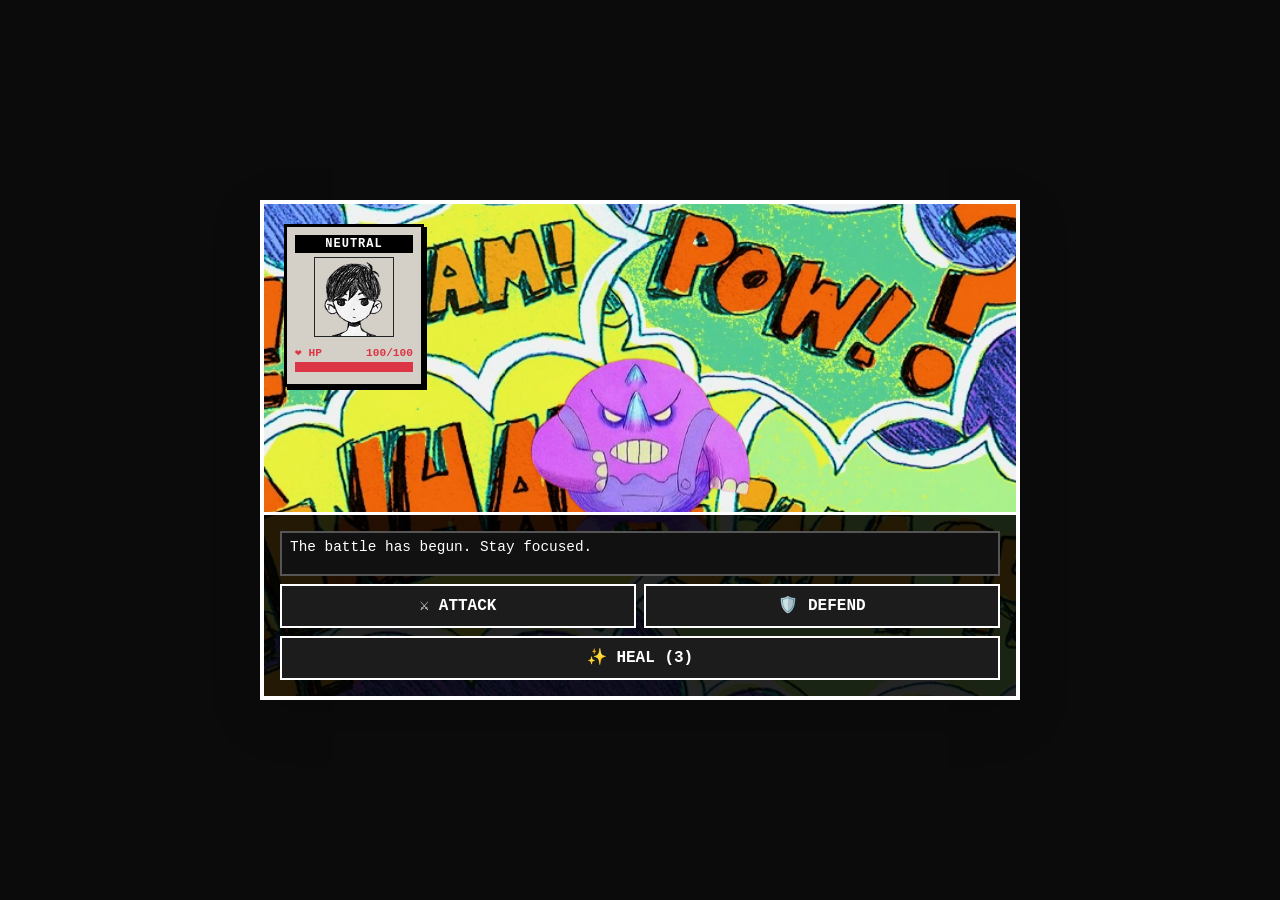
==== task1/task1.html @ 09e74f7f "1" ====
<!DOCTYPE html>
<html lang="en">
<head>
    <meta charset="UTF-8">
    <meta name="viewport" content="width=device-width, initial-scale=1.0">
    <title>OMORI Battle - Task 1</title>
    <link href="https://cdn.jsdelivr.net/npm/bootstrap@5.3.3/dist/css/bootstrap.min.css" rel="stylesheet">
    <link rel="stylesheet" href="style.css">
</head>
<body class="d-flex justify-content-center align-items-center min-vh-100 m-0">
    <div class="omori-stage position-relative overflow-hidden shadow-lg">
        <div class="hero-status-card p-2">
            <div class="status-header text-center fw-bold mb-1">NEUTRAL</div>
            <div class="text-center mb-2">
                <img id="heroImage" src="images/omori.png" alt="OMORI" class="img-fluid border border-dark" style="width: 80px; height: 80px; object-fit: cover;">
            </div>
            <div class="mb-1">
                <div class="d-flex justify-content-between small fw-bold text-danger"><span>❤️ HP</span><span id="heroHpText">100/100</span></div>
                <div class="progress rounded-0" style="height: 10px;"><div id="heroHpBar" class="progress-bar bg-danger" style="width: 100%"></div></div>
            </div>
        </div>
        <div class="enemy-container position-absolute top-50 start-50 translate-middle text-center">
            <img id="enemyImage" src="images/enemy.png" alt="Enemy" class="enemy-sprite">
        </div>
        <div class="omori-bottom-panel position-absolute bottom-0 start-0 w-100 p-3">
            <div id="logBox" class="omori-log mb-2 text-white px-2 py-1">
                The battle has begun. Stay focused.
            </div>
            <div id="actionButtons" class="row g-2">
                <div class="col-6">
                    <button id="attackBtn" class="btn omori-action-btn w-100 py-2">⚔️ ATTACK</button>
                </div>
                <div class="col-6">
                    <button id="defendBtn" class="btn omori-action-btn w-100 py-2">🛡️ DEFEND</button>
                </div>
                <div class="col-12">
                    <button id="healBtn" class="btn omori-action-btn w-100 py-2">✨ HEAL (<span id="healCount">3</span>)</button>
                </div>
            </div>

            <div id="restartContainer" class="d-none text-center">
                <button id="restartBtn" class="btn btn-light w-100 fw-bold rounded-0 py-2">RESTART (RETRY)</button>
            </div>
        </div>
    </div>
    <script src="main.js" defer></script>
</body>
</html>
---- task1/style.css ----
body {
    background-color: #0b0b0b;
    font-family: 'Courier New', Courier, monospace;
    user-select: none;
}

.omori-stage {
    width: 760px;
    height: 500px;
    background-image: url('images/background1.png');
    background-size: cover;
    background-position: center;
    border: 4px solid #fff;
    position: relative;
}

.hero-status-card {
    position: absolute;
    top: 20px;
    left: 20px;
    width: 140px;
    background: #d4d0c8;
    border: 3px solid #000;
    box-shadow: 3px 3px 0px #000;
    font-size: 0.8rem;
}

.status-header {
    background: #000;
    color: #fff;
    font-size: 0.75rem;
    letter-spacing: 1px;
}

.enemy-sprite {
    max-height: 220px;
    transition: transform 0.2s ease-in-out;
}

.enemy-scale {
    transform: scale(1.15);
}

@keyframes shake {
    0% { transform: translate(0, 0) rotate(0deg); }
    20% { transform: translate(-8px, 4px) rotate(-3deg); }
    40% { transform: translate(8px, -4px) rotate(3deg); }
    60% { transform: translate(-6px, -2px) rotate(-1deg); }
    80% { transform: translate(6px, 2px) rotate(1deg); }
    100% { transform: translate(0, 0) rotate(0deg); }
}

.shake-animation {
    animation: shake 0.4s ease-in-out;
}

.omori-bottom-panel {
    background: rgba(0, 0, 0, 0.85);
    border-top: 3px solid #fff;
}

.omori-log {
    background-color: #111;
    border: 2px solid #555;
    height: 45px;
    font-size: 0.9rem;
    overflow: hidden;
}

.omori-action-btn {
    background-color: #1c1c1c;
    color: #fff;
    border: 2px solid #fff;
    border-radius: 0px;
    font-weight: bold;
    text-transform: uppercase;
    transition: 0.1s;
}

.omori-action-btn:hover:not(:disabled) {
    background-color: #fff;
    color: #000;
}

.omori-action-btn:disabled {
    background-color: #333;
    color: #777;
    border-color: #555;
}
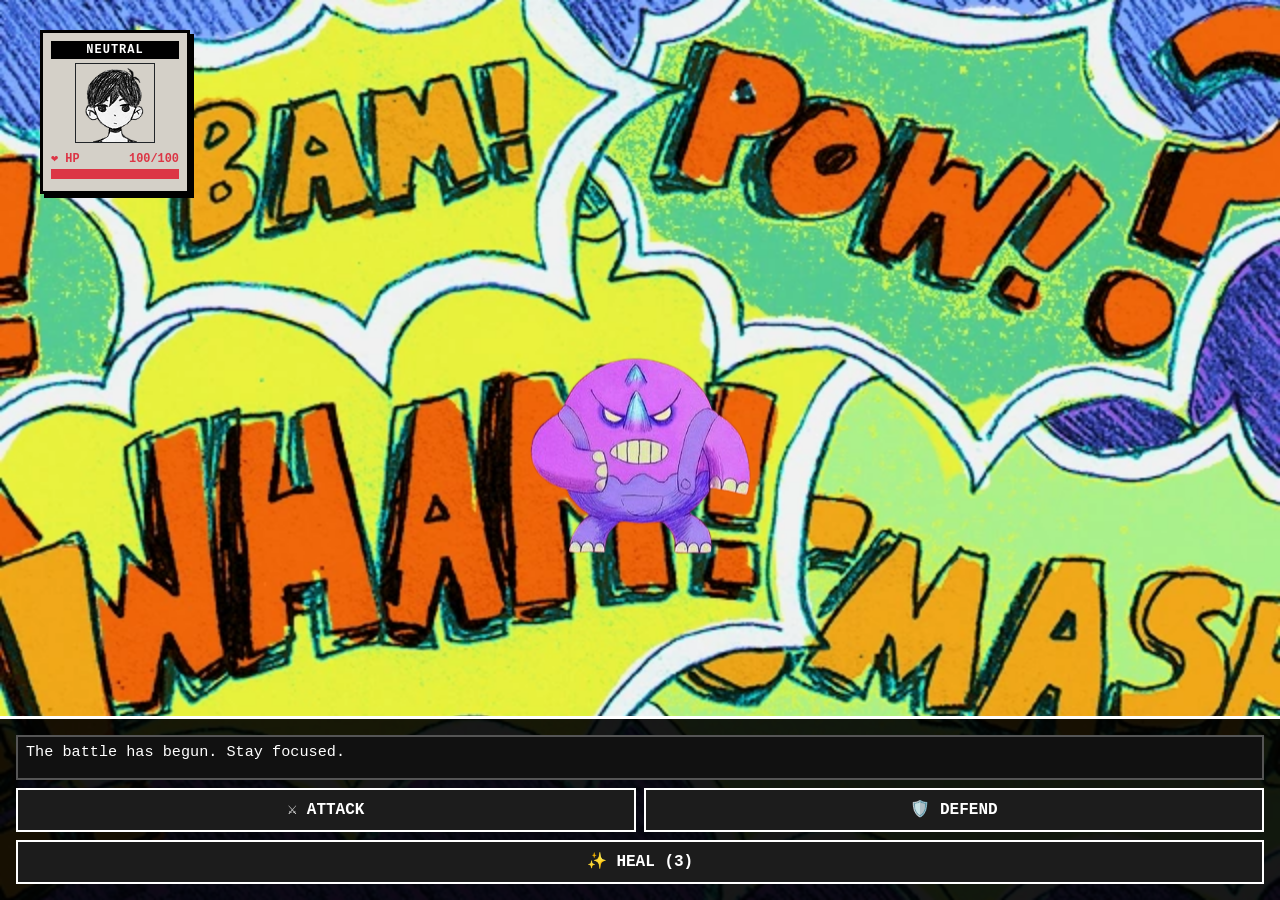
==== commit ce265c0a: "f" ====
--- a/task1/task1.html
+++ b/task1/task1.html
@@ -1,5 +1,5 @@
 <!DOCTYPE html>
-<html lang="en">
+<html lang="ru">
 <head>
     <meta charset="UTF-8">
     <meta name="viewport" content="width=device-width, initial-scale=1.0">
@@ -7,8 +7,10 @@
     <link href="https://cdn.jsdelivr.net/npm/bootstrap@5.3.3/dist/css/bootstrap.min.css" rel="stylesheet">
     <link rel="stylesheet" href="style.css">
 </head>
-<body class="d-flex justify-content-center align-items-center min-vh-100 m-0">
-    <div class="omori-stage position-relative overflow-hidden shadow-lg">
+<body class="d-flex justify-content-center align-items-center vh-100 m-0 overflow-hidden">
+
+    <div class="omori-stage position-relative w-100 h-100 shadow-lg">
+        
         <div class="hero-status-card p-2">
             <div class="status-header text-center fw-bold mb-1">NEUTRAL</div>
             <div class="text-center mb-2">
@@ -19,13 +21,16 @@
                 <div class="progress rounded-0" style="height: 10px;"><div id="heroHpBar" class="progress-bar bg-danger" style="width: 100%"></div></div>
             </div>
         </div>
+
         <div class="enemy-container position-absolute top-50 start-50 translate-middle text-center">
             <img id="enemyImage" src="images/enemy.png" alt="Enemy" class="enemy-sprite">
         </div>
+
         <div class="omori-bottom-panel position-absolute bottom-0 start-0 w-100 p-3">
             <div id="logBox" class="omori-log mb-2 text-white px-2 py-1">
                 The battle has begun. Stay focused.
             </div>
+
             <div id="actionButtons" class="row g-2">
                 <div class="col-6">
                     <button id="attackBtn" class="btn omori-action-btn w-100 py-2">⚔️ ATTACK</button>
@@ -39,10 +44,11 @@
             </div>
 
             <div id="restartContainer" class="d-none text-center">
-                <button id="restartBtn" class="btn btn-light w-100 fw-bold rounded-0 py-2">RESTART (RETRY)</button>
+                <button id="restartBtn" class="btn btn-light w-100 fw-bold rounded-0 py-2">RETRY</button>
             </div>
         </div>
     </div>
-    <script src="main.js" defer></script>
+
+    <script src="script.js" defer></script>
 </body>
 </html>
--- a/task1/style.css
+++ b/task1/style.css
@@ -5,24 +5,25 @@
 }
 
 .omori-stage {
-    width: 760px;
-    height: 500px;
+    width: 100vw;
+    height: 100vh;
     background-image: url('images/background1.png');
     background-size: cover;
     background-position: center;
-    border: 4px solid #fff;
+    border: none;
     position: relative;
 }
 
 .hero-status-card {
     position: absolute;
-    top: 20px;
-    left: 20px;
-    width: 140px;
+    top: 30px;
+    left: 40px;
+    width: 150px;
     background: #d4d0c8;
     border: 3px solid #000;
-    box-shadow: 3px 3px 0px #000;
-    font-size: 0.8rem;
+    box-shadow: 4px 4px 0px #000;
+    font-size: 0.85rem;
+    z-index: 10;
 }
 
 .status-header {
@@ -33,7 +34,7 @@
 }
 
 .enemy-sprite {
-    max-height: 220px;
+    max-height: 380px; 
     transition: transform 0.2s ease-in-out;
 }
 
@@ -55,15 +56,16 @@
 }
 
 .omori-bottom-panel {
-    background: rgba(0, 0, 0, 0.85);
+    background: rgba(0, 0, 0, 0.9);
     border-top: 3px solid #fff;
+    z-index: 10;
 }
 
 .omori-log {
     background-color: #111;
     border: 2px solid #555;
     height: 45px;
-    font-size: 0.9rem;
+    font-size: 0.95rem;
     overflow: hidden;
 }
 
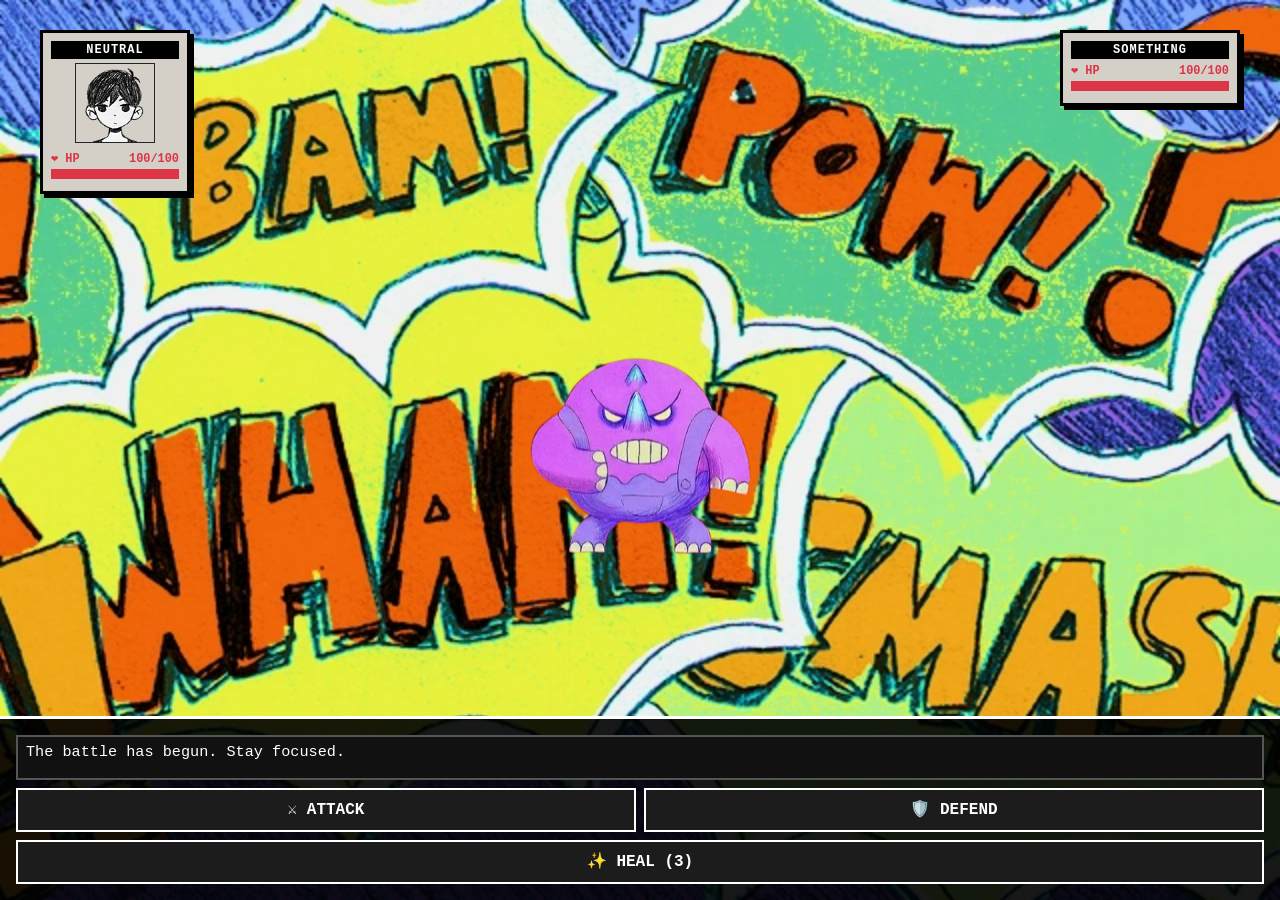
==== commit fe687904: "f1" ====
--- a/task1/task1.html
+++ b/task1/task1.html
@@ -1,5 +1,5 @@
 <!DOCTYPE html>
-<html lang="ru">
+<html lang="en">
 <head>
     <meta charset="UTF-8">
     <meta name="viewport" content="width=device-width, initial-scale=1.0">
@@ -19,6 +19,14 @@
             <div class="mb-1">
                 <div class="d-flex justify-content-between small fw-bold text-danger"><span>❤️ HP</span><span id="heroHpText">100/100</span></div>
                 <div class="progress rounded-0" style="height: 10px;"><div id="heroHpBar" class="progress-bar bg-danger" style="width: 100%"></div></div>
+            </div>
+        </div>
+
+        <div class="enemy-status-card p-2">
+            <div class="status-header text-center fw-bold mb-1">SOMETHING</div>
+            <div class="mb-1">
+                <div class="d-flex justify-content-between small fw-bold text-danger"><span>❤️ HP</span><span id="enemyHpText">100/100</span></div>
+                <div class="progress rounded-0" style="height: 10px;"><div id="enemyHpBar" class="progress-bar bg-danger" style="width: 100%"></div></div>
             </div>
         </div>
 
@@ -49,6 +57,6 @@
         </div>
     </div>
 
-    <script src="script.js" defer></script>
+    <script src="main.js" defer></script>
 </body>
 </html>
--- a/task1/style.css
+++ b/task1/style.css
@@ -26,6 +26,18 @@
     z-index: 10;
 }
 
+.enemy-status-card {
+    position: absolute;
+    top: 30px;
+    right: 40px;
+    width: 180px;
+    background: #d4d0c8;
+    border: 3px solid #000;
+    box-shadow: 4px 4px 0px #000;
+    font-size: 0.85rem;
+    z-index: 10;
+}
+
 .status-header {
     background: #000;
     color: #fff;
@@ -34,8 +46,15 @@
 }
 
 .enemy-sprite {
-    max-height: 380px; 
+    max-height: 40vh; 
+    width: auto;
     transition: transform 0.2s ease-in-out;
+}
+
+@media (min-width: 992px) {
+    .enemy-sprite {
+        max-height: 65vh; 
+    }
 }
 
 .enemy-scale {
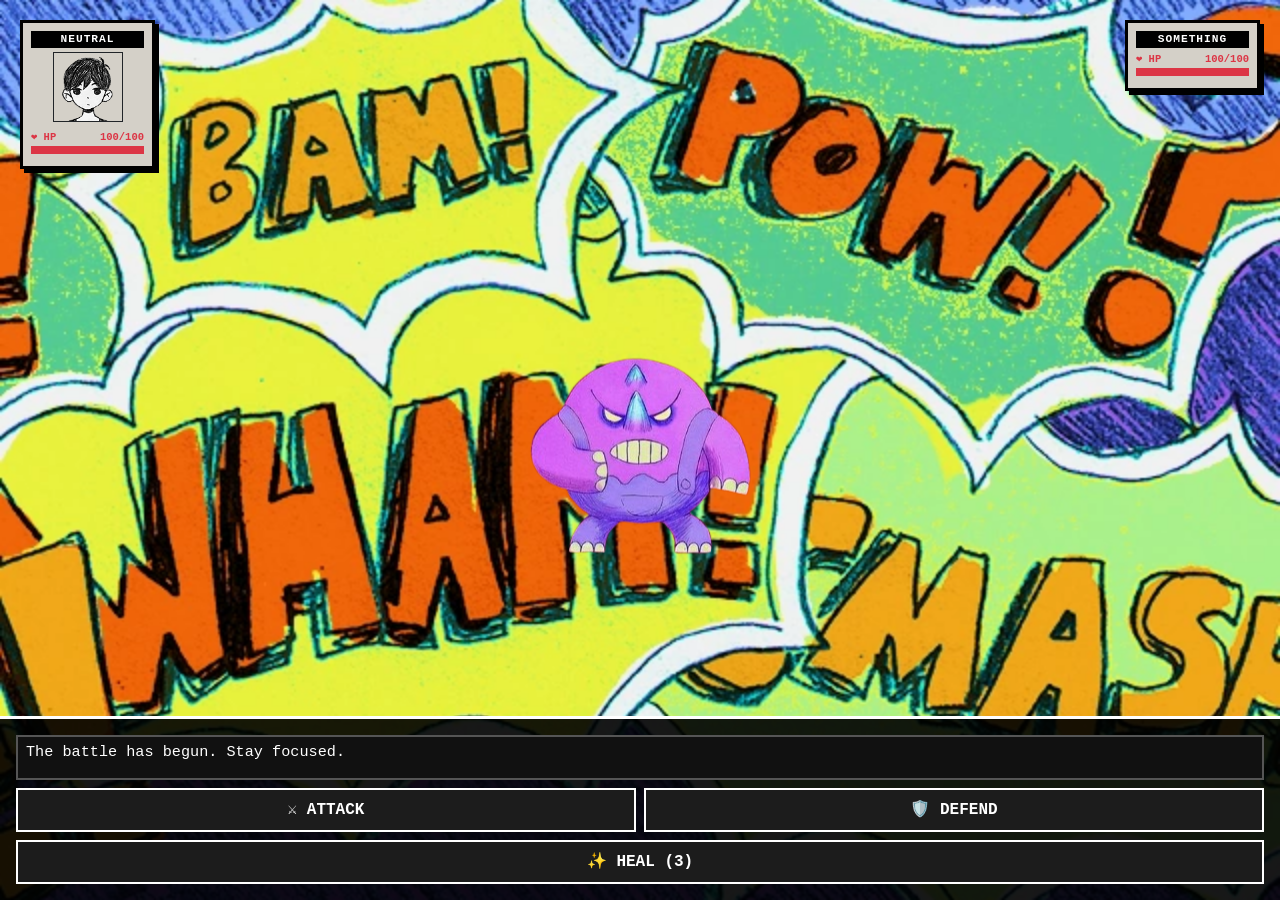
==== commit cb80039a: "f1\" ====
--- a/task1/task1.html
+++ b/task1/task1.html
@@ -14,11 +14,11 @@
         <div class="hero-status-card p-2">
             <div class="status-header text-center fw-bold mb-1">NEUTRAL</div>
             <div class="text-center mb-2">
-                <img id="heroImage" src="images/omori.png" alt="OMORI" class="img-fluid border border-dark" style="width: 80px; height: 80px; object-fit: cover;">
+                <img id="heroImage" src="images/omori.png" alt="OMORI" class="img-fluid border border-dark" style="width: 70px; height: 70px; object-fit: cover;">
             </div>
             <div class="mb-1">
                 <div class="d-flex justify-content-between small fw-bold text-danger"><span>❤️ HP</span><span id="heroHpText">100/100</span></div>
-                <div class="progress rounded-0" style="height: 10px;"><div id="heroHpBar" class="progress-bar bg-danger" style="width: 100%"></div></div>
+                <div class="progress rounded-0" style="height: 8px;"><div id="heroHpBar" class="progress-bar bg-danger" style="width: 100%"></div></div>
             </div>
         </div>
 
@@ -26,7 +26,7 @@
             <div class="status-header text-center fw-bold mb-1">SOMETHING</div>
             <div class="mb-1">
                 <div class="d-flex justify-content-between small fw-bold text-danger"><span>❤️ HP</span><span id="enemyHpText">100/100</span></div>
-                <div class="progress rounded-0" style="height: 10px;"><div id="enemyHpBar" class="progress-bar bg-danger" style="width: 100%"></div></div>
+                <div class="progress rounded-0" style="height: 8px;"><div id="enemyHpBar" class="progress-bar bg-danger" style="width: 100%"></div></div>
             </div>
         </div>
 
--- a/task1/style.css
+++ b/task1/style.css
@@ -16,44 +16,44 @@
 
 .hero-status-card {
     position: absolute;
-    top: 30px;
-    left: 40px;
-    width: 150px;
+    top: 20px;
+    left: 20px;
+    width: 135px;
     background: #d4d0c8;
     border: 3px solid #000;
     box-shadow: 4px 4px 0px #000;
-    font-size: 0.85rem;
+    font-size: 0.75rem;
     z-index: 10;
 }
 
 .enemy-status-card {
     position: absolute;
-    top: 30px;
-    right: 40px;
-    width: 180px;
+    top: 20px;
+    right: 20px;
+    width: 135px;
     background: #d4d0c8;
     border: 3px solid #000;
     box-shadow: 4px 4px 0px #000;
-    font-size: 0.85rem;
+    font-size: 0.75rem;
     z-index: 10;
 }
 
 .status-header {
     background: #000;
     color: #fff;
-    font-size: 0.75rem;
+    font-size: 0.7rem;
     letter-spacing: 1px;
 }
 
 .enemy-sprite {
-    max-height: 40vh; 
+    max-height: 35vh; 
     width: auto;
     transition: transform 0.2s ease-in-out;
 }
 
 @media (min-width: 992px) {
     .enemy-sprite {
-        max-height: 65vh; 
+        max-height: 52vh; 
     }
 }
 
